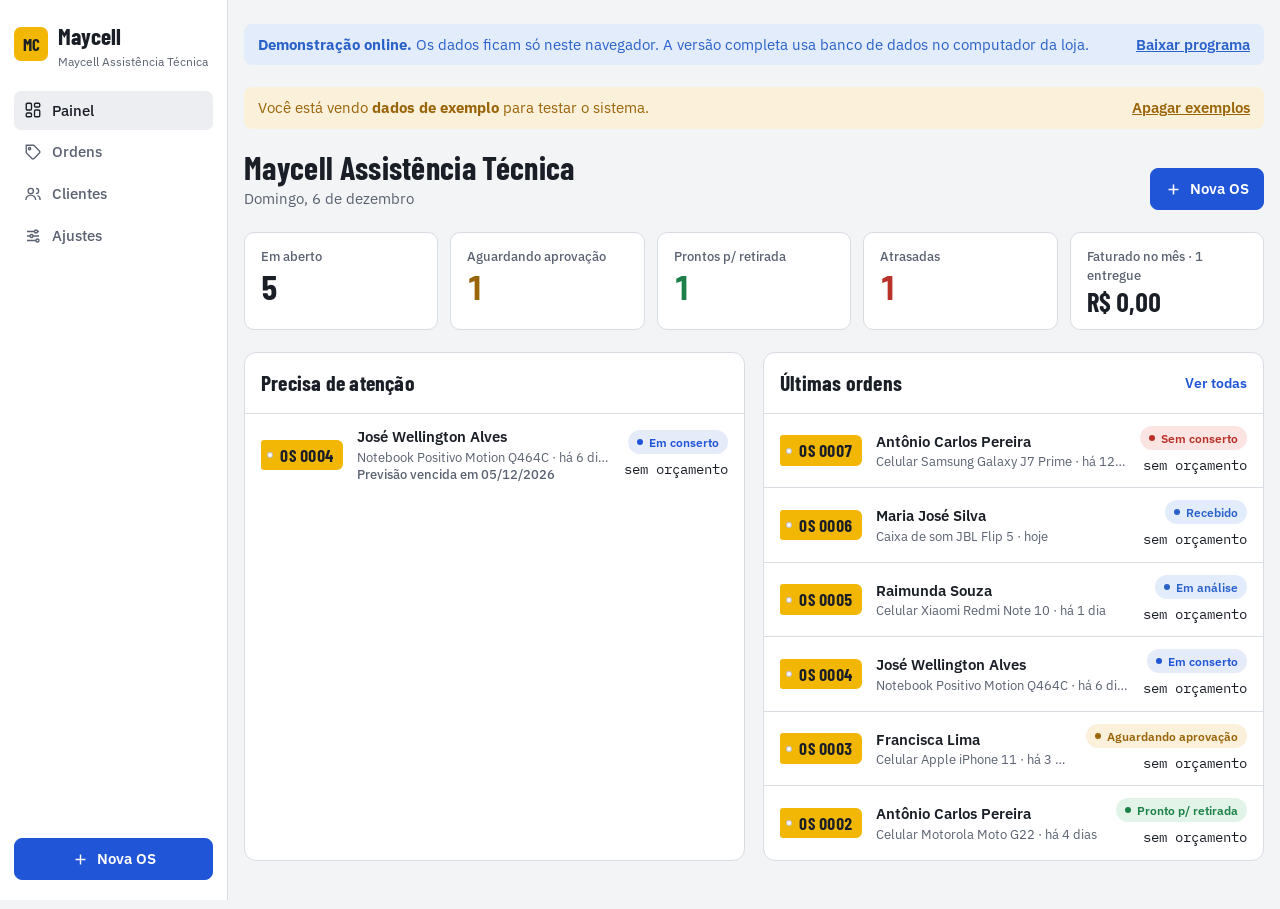
==== projetos/maycell/index.html @ db76bfaa "Adiciona Maycell: sistema de ordem de serviço (demo online + código Python/SQLite) Co-Authored-By: C" ====
<!doctype html>
<html lang="pt-BR">
<head>
<meta charset="utf-8">
<meta name="viewport" content="width=device-width, initial-scale=1, viewport-fit=cover">
<title>Maycell · Demonstração</title>
<meta name="description" content="Maycell: sistema de ordem de serviço para assistência técnica. Demonstração online.">
<link rel="icon" href="data:image/svg+xml,%3Csvg xmlns='http://www.w3.org/2000/svg' viewBox='0 0 32 32'%3E%3Crect width='32' height='32' rx='7' fill='%23F2B705'/%3E%3Ctext x='16' y='22' font-family='Arial' font-weight='700' font-size='14' text-anchor='middle' fill='%231A1E26'%3EMC%3C/text%3E%3C/svg%3E">
<style>body{margin:0}img{max-width:100%}[hidden]{display:none!important}:root{padding-top:env(safe-area-inset-top,0px)}</style>
<link rel="preconnect" href="https://fonts.googleapis.com">
<link rel="preconnect" href="https://fonts.gstatic.com" crossorigin>
<link rel="stylesheet" href="https://fonts.googleapis.com/css2?family=Barlow+Condensed:wght@500;600;700&family=IBM+Plex+Mono:wght@400;500&family=IBM+Plex+Sans:wght@400;500;600&display=swap">
<style>
/* Layout: barra lateral fixa (desktop) / barra inferior (celular); conteúdo em coluna única de trabalho. Etiqueta amarela de oficina marca o número da OS. */
:root{
  --bg:#F3F4F6; --surface:#FFFFFF; --surface-2:#ECEEF2; --ink:#1A1E26; --muted:#5A6271; --line:#D8DCE3;
  --tag:#F2B705; --tag-ink:#1A1E26; --accent:#1F55D6; --accent-ink:#FFFFFF;
  --ok:#1C8048; --ok-bg:#E2F3E8; --warn:#9A6408; --warn-bg:#FBF0D9; --bad:#B8322A; --bad-bg:#FBE4E2;
  --info:#2A62C9; --info-bg:#E3ECFB; --mute:#5A6271; --mute-bg:#E9EBEF; --acc-bg:#E6EBFA;
  --shadow:0 1px 2px rgba(20,24,32,.06),0 4px 14px rgba(20,24,32,.05);
  --f-display:"Barlow Condensed","Arial Narrow",Arial,sans-serif;
  --f-body:"IBM Plex Sans",system-ui,-apple-system,"Segoe UI",Roboto,sans-serif;
  --f-mono:"IBM Plex Mono",ui-monospace,Consolas,monospace;
}
@media (prefers-color-scheme: dark){:root:not([data-theme="light"]){
  --bg:#111419; --surface:#191D25; --surface-2:#222833; --ink:#E7EAF0; --muted:#9AA3B3; --line:#2D3442;
  --tag:#F2B705; --tag-ink:#1A1E26; --accent:#7AA2FF; --accent-ink:#0F1420;
  --ok:#55C487; --ok-bg:#16301F; --warn:#E3AE52; --warn-bg:#33270F; --bad:#F2716A; --bad-bg:#3A1A18;
  --info:#82A9FF; --info-bg:#1A2742; --mute:#9AA3B3; --mute-bg:#262C37; --acc-bg:#1E2846;
  --shadow:0 1px 2px rgba(0,0,0,.3); color-scheme:dark}}
:root[data-theme="dark"]{
  --bg:#111419; --surface:#191D25; --surface-2:#222833; --ink:#E7EAF0; --muted:#9AA3B3; --line:#2D3442;
  --tag:#F2B705; --tag-ink:#1A1E26; --accent:#7AA2FF; --accent-ink:#0F1420;
  --ok:#55C487; --ok-bg:#16301F; --warn:#E3AE52; --warn-bg:#33270F; --bad:#F2716A; --bad-bg:#3A1A18;
  --info:#82A9FF; --info-bg:#1A2742; --mute:#9AA3B3; --mute-bg:#262C37; --acc-bg:#1E2846;
  --shadow:0 1px 2px rgba(0,0,0,.3); color-scheme:dark}

html,body{height:100%}
body{background:var(--bg);color:var(--ink);font-family:var(--f-body);font-size:15px;line-height:1.45}
*{box-sizing:border-box}
h1,h2,h3{font-family:var(--f-display);font-weight:700;letter-spacing:.01em;margin:0;text-wrap:balance}
h1{font-size:2rem;line-height:1.05}
h2{font-size:1.35rem}
h3{font-size:1.1rem}
button,input,select,textarea{font:inherit;color:inherit}
:focus-visible{outline:2px solid var(--accent);outline-offset:2px}
a{color:var(--accent)}

.app{display:grid;grid-template-columns:228px minmax(0,1fr);min-height:100%}
.side{position:sticky;top:0;height:100vh;background:var(--surface);border-right:1px solid var(--line);
  padding:20px 14px;padding-left:max(14px,env(safe-area-inset-left,0px));display:flex;flex-direction:column;gap:22px}
.brand{display:flex;align-items:center;gap:10px}
.brand .mk{width:34px;height:34px;border-radius:7px;background:var(--tag);color:var(--tag-ink);display:grid;place-items:center;
  font-family:var(--f-display);font-weight:700;font-size:1.05rem}
.brand b{font-family:var(--f-display);font-size:1.45rem;font-weight:700}
.brand small{display:block;color:var(--muted);font-size:.78rem;line-height:1.2;max-width:150px;overflow:hidden;text-overflow:ellipsis;white-space:nowrap}
.nav{display:flex;flex-direction:column;gap:2px}
.nav a{display:flex;align-items:center;gap:10px;padding:9px 10px;border-radius:7px;text-decoration:none;color:var(--muted);font-weight:500}
.nav a:hover{background:var(--surface-2);color:var(--ink)}
.nav a.on{background:var(--surface-2);color:var(--ink)}
.nav svg{width:18px;height:18px;flex:none}
.side .new{margin-top:auto}

main{min-width:0;padding-block:24px 48px;padding-left:max(16px,env(safe-area-inset-left,0px));padding-right:max(16px,env(safe-area-inset-right,0px))}
.wrap{max-width:1040px;margin:0 auto;display:flex;flex-direction:column;gap:22px}
.head{display:flex;align-items:flex-end;justify-content:space-between;gap:12px;flex-wrap:wrap}
.head p{margin:4px 0 0;color:var(--muted)}

.btn{display:inline-flex;align-items:center;justify-content:center;gap:8px;border:1px solid var(--line);background:var(--surface);
  padding:9px 14px;border-radius:8px;font-weight:600;cursor:pointer;text-decoration:none;color:var(--ink);white-space:nowrap}
.btn:hover{background:var(--surface-2)}
.btn.pri{background:var(--accent);border-color:var(--accent);color:var(--accent-ink)}
.btn.pri:hover{filter:brightness(1.08)}
.btn.wa{background:#1F9D55;border-color:#1F9D55;color:#fff}
.btn.danger{color:var(--bad)}
.btn.danger.armed{background:var(--bad);border-color:var(--bad);color:#fff}
.btn.sm{padding:6px 10px;font-size:.88rem}
.btn svg{width:17px;height:17px}

.banner{background:var(--warn-bg);color:var(--warn);border-radius:8px;padding:10px 14px;display:flex;gap:10px;align-items:center;justify-content:space-between;flex-wrap:wrap;font-size:.92rem}
.banner a{color:inherit;font-weight:600}

.stats{display:grid;grid-template-columns:repeat(5,minmax(0,1fr));gap:12px}
.stat{background:var(--surface);border:1px solid var(--line);border-radius:10px;padding:14px 16px;text-decoration:none;color:inherit;display:flex;flex-direction:column;gap:4px}
.stat:hover{border-color:var(--muted)}
.stat span{color:var(--muted);font-size:.82rem;font-weight:500}
.stat b{font-family:var(--f-display);font-size:2.1rem;line-height:1;font-variant-numeric:tabular-nums}
.stat.warn b{color:var(--warn)} .stat.ok b{color:var(--ok)} .stat.bad b{color:var(--bad)}
.stat.money b{font-size:1.65rem}

.cols{display:grid;grid-template-columns:minmax(0,1fr) minmax(0,1fr);gap:18px}
.panel{background:var(--surface);border:1px solid var(--line);border-radius:12px;overflow:hidden}
.panel>header{display:flex;justify-content:space-between;align-items:center;padding:14px 16px;border-bottom:1px solid var(--line);gap:10px}
.panel>header a{font-size:.88rem;font-weight:600;text-decoration:none}
.empty{padding:26px 16px;color:var(--muted);text-align:center}

.list{display:flex;flex-direction:column}
.row{display:grid;grid-template-columns:auto minmax(0,1fr) auto;gap:14px;align-items:center;padding:12px 16px;border-top:1px solid var(--line);text-decoration:none;color:inherit}
.list .row:first-child{border-top:0}
.row:hover{background:var(--surface-2)}
.row .who{min-width:0}
.row .who b{display:block;font-weight:600;white-space:nowrap;overflow:hidden;text-overflow:ellipsis}
.row .who small{display:block;color:var(--muted);white-space:nowrap;overflow:hidden;text-overflow:ellipsis}
.row .end{display:flex;flex-direction:column;align-items:flex-end;gap:5px}
.row .val{font-family:var(--f-mono);font-size:.88rem;font-variant-numeric:tabular-nums}
.why{font-size:.8rem;color:var(--bad);font-weight:500}

.tag{position:relative;display:inline-flex;align-items:center;font-family:var(--f-display);font-weight:700;font-size:1.05rem;letter-spacing:.03em;
  background:var(--tag);color:var(--tag-ink);padding:3px 9px 3px 19px;border-radius:3px 6px 6px 3px;font-variant-numeric:tabular-nums;white-space:nowrap}
.tag::before{content:"";position:absolute;left:6px;top:50%;width:6px;height:6px;margin-top:-3px;border-radius:50%;background:var(--surface);box-shadow:inset 0 0 0 1px rgba(0,0,0,.25)}
.tag.big{font-size:1.6rem;padding:5px 14px 5px 28px}
.tag.big::before{left:9px;width:9px;height:9px;margin-top:-4.5px}

.chip{display:inline-flex;align-items:center;gap:6px;font-size:.78rem;font-weight:600;padding:3px 9px;border-radius:999px;white-space:nowrap}
.chip::before{content:"";width:6px;height:6px;border-radius:50%;background:currentColor}
.c-info{color:var(--info);background:var(--info-bg)} .c-warn{color:var(--warn);background:var(--warn-bg)}
.c-ok{color:var(--ok);background:var(--ok-bg)} .c-bad{color:var(--bad);background:var(--bad-bg)}
.c-mute{color:var(--mute);background:var(--mute-bg)} .c-acc{color:var(--accent);background:var(--acc-bg)}

.toolbar{display:flex;gap:10px;flex-wrap:wrap;align-items:center}
.search{flex:1 1 240px;display:flex;align-items:center;gap:8px;background:var(--surface);border:1px solid var(--line);border-radius:8px;padding:0 12px}
.search input{border:0;background:none;padding:10px 0;width:100%;min-width:0;outline:none}
.search svg{width:17px;height:17px;color:var(--muted);flex:none}
.filters{display:flex;gap:6px;flex-wrap:wrap}
.fbtn{border:1px solid var(--line);background:var(--surface);border-radius:999px;padding:6px 12px;font-size:.85rem;font-weight:500;cursor:pointer;color:var(--muted)}
.fbtn b{font-variant-numeric:tabular-nums;margin-left:4px;color:var(--ink)}
.fbtn.on{background:var(--ink);border-color:var(--ink);color:var(--bg)}
.fbtn.on b{color:var(--bg)}

/* editor */
.ed{display:grid;grid-template-columns:minmax(0,1.6fr) minmax(0,1fr);gap:18px;align-items:start}
.card{background:var(--surface);border:1px solid var(--line);border-radius:12px;padding:18px;display:flex;flex-direction:column;gap:14px}
.card h2{display:flex;align-items:center;justify-content:space-between;gap:10px}
.grid2{display:grid;grid-template-columns:repeat(2,minmax(0,1fr));gap:12px}
.grid3{display:grid;grid-template-columns:repeat(3,minmax(0,1fr));gap:12px}
.f{display:flex;flex-direction:column;gap:5px;min-width:0}
.f label{font-size:.78rem;font-weight:600;color:var(--muted);text-transform:uppercase;letter-spacing:.05em}
.f .hint{font-size:.78rem;color:var(--muted)}
.f input,.f select,.f textarea{background:var(--bg);border:1px solid var(--line);border-radius:7px;padding:9px 11px;width:100%;min-width:0}
.f textarea{resize:vertical;min-height:70px}
.f input.mono{font-family:var(--f-mono)}
.f.span2{grid-column:span 2}
.f.span3{grid-column:span 3}
.err{border-color:var(--bad)!important}

.steps{display:flex;gap:4px;flex-wrap:wrap}
.step{flex:1 1 0;min-width:70px;text-align:center;font-size:.72rem;font-weight:600;color:var(--muted);padding:8px 4px 0;border-top:3px solid var(--line);cursor:pointer;background:none;border-left:0;border-right:0;border-bottom:0}
.step.done{border-top-color:var(--ok);color:var(--ink)}
.step.cur{border-top-color:var(--accent);color:var(--accent)}

.itens{width:100%;border-collapse:collapse;font-size:.92rem}
.itens th{text-align:left;font-size:.72rem;text-transform:uppercase;letter-spacing:.05em;color:var(--muted);font-weight:600;padding:0 6px 6px}
.itens td{padding:4px 6px;vertical-align:middle}
.itens input,.itens select{background:var(--bg);border:1px solid var(--line);border-radius:6px;padding:7px 8px;width:100%;min-width:0}
.itens .n{text-align:right;font-family:var(--f-mono);font-variant-numeric:tabular-nums}
.itens .x{background:none;border:0;color:var(--muted);cursor:pointer;font-size:1.2rem;padding:4px 8px}
.tblwrap{overflow-x:auto;margin:0 -6px}
.totais{display:flex;flex-direction:column;gap:6px;align-self:flex-end;min-width:240px;max-width:100%}
.totais div{display:flex;justify-content:space-between;gap:16px;font-variant-numeric:tabular-nums}
.totais .tt{font-family:var(--f-display);font-size:1.6rem;font-weight:700;border-top:1px solid var(--line);padding-top:6px}
.totais input{width:110px;text-align:right;background:var(--bg);border:1px solid var(--line);border-radius:6px;padding:5px 8px;font-family:var(--f-mono)}

.fotos{display:flex;gap:8px;flex-wrap:wrap}
.foto{position:relative;width:84px;height:84px;border-radius:8px;overflow:hidden;border:1px solid var(--line)}
.foto img{width:100%;height:100%;object-fit:cover}
.foto button{position:absolute;top:3px;right:3px;width:22px;height:22px;border-radius:50%;border:0;background:rgba(0,0,0,.65);color:#fff;cursor:pointer;line-height:1}
.addfoto{width:84px;height:84px;border:1.5px dashed var(--line);border-radius:8px;display:grid;place-items:center;color:var(--muted);cursor:pointer;font-size:.78rem;text-align:center}
.addfoto input{display:none}

.hist{display:flex;flex-direction:column;gap:8px;font-size:.88rem;margin:0;padding:0;list-style:none}
.hist li{display:flex;justify-content:space-between;gap:10px}
.hist time{color:var(--muted);font-family:var(--f-mono);font-size:.8rem}
.actions{display:flex;gap:8px;flex-wrap:wrap}
.sticky-save{position:sticky;bottom:0;background:var(--bg);padding-block:12px;display:flex;gap:8px;justify-content:flex-end;flex-wrap:wrap;border-top:1px solid var(--line);z-index:2}

/* clientes */
.cl{display:grid;grid-template-columns:minmax(0,1fr) auto;gap:10px;align-items:center;padding:12px 16px;border-top:1px solid var(--line)}
.list .cl:first-child{border-top:0}
.cl b{display:block}
.cl small{color:var(--muted)}

/* comprovante */
.overlay{position:fixed;inset:0;background:rgba(10,12,16,.55);z-index:20;display:flex;justify-content:center;align-items:flex-start;overflow-y:auto;
  padding:max(20px,env(safe-area-inset-top,0px)) max(12px,env(safe-area-inset-right,0px)) max(20px,env(safe-area-inset-bottom,0px)) max(12px,env(safe-area-inset-left,0px))}
.sheet{background:#fff;color:#111;width:100%;max-width:640px;border-radius:6px;padding:28px;font-size:13px;line-height:1.45;box-shadow:0 12px 40px rgba(0,0,0,.3)}
.sheet h3{font-size:1.5rem}
.sheet .top{display:flex;justify-content:space-between;gap:16px;border-bottom:2px solid #111;padding-bottom:10px;flex-wrap:wrap}
.sheet .osn{font-family:var(--f-display);font-size:1.7rem;font-weight:700;text-align:right}
.sheet section{padding:10px 0;border-bottom:1px solid #ccc}
.sheet .kv{display:grid;grid-template-columns:repeat(2,minmax(0,1fr));gap:4px 16px}
.sheet .kv span{color:#555}
.sheet table{width:100%;border-collapse:collapse}
.sheet td,.sheet th{padding:4px 0;text-align:left}
.sheet .r{text-align:right;font-family:var(--f-mono)}
.sheet .sign{display:grid;grid-template-columns:1fr 1fr;gap:28px;margin-top:36px}
.sheet .sign div{border-top:1px solid #111;padding-top:4px;text-align:center;color:#444}
.sheet-actions{display:flex;gap:8px;justify-content:flex-end;margin-bottom:10px;flex-wrap:wrap;width:100%;max-width:640px}
.ov-inner{display:flex;flex-direction:column;align-items:center;width:100%}

.toast{position:fixed;left:50%;bottom:calc(84px + env(safe-area-inset-bottom,0px));transform:translateX(-50%);background:var(--ink);color:var(--bg);padding:10px 16px;border-radius:8px;font-weight:500;z-index:30;max-width:calc(100% - 32px)}
@media (min-width:861px){.toast{bottom:24px}}

.bottom{display:none}
@media (max-width:980px){.stats{grid-template-columns:repeat(3,minmax(0,1fr))}.ed{grid-template-columns:minmax(0,1fr)}}
@media (max-width:860px){
  .app{grid-template-columns:minmax(0,1fr)}
  .side{display:none}
  main{padding-bottom:calc(96px + env(safe-area-inset-bottom,0px));padding-top:18px}
  .bottom{display:grid;grid-template-columns:repeat(5,1fr);position:fixed;left:0;right:0;bottom:0;z-index:10;background:var(--surface);border-top:1px solid var(--line);
    padding:6px max(6px,env(safe-area-inset-right,0px)) calc(6px + env(safe-area-inset-bottom,0px)) max(6px,env(safe-area-inset-left,0px))}
  .bottom a{display:flex;flex-direction:column;align-items:center;gap:2px;text-decoration:none;color:var(--muted);font-size:.7rem;font-weight:600;padding:6px 0;border-radius:8px}
  .bottom a.on{color:var(--ink)}
  .bottom a.plus span:first-child{background:var(--accent);color:var(--accent-ink);border-radius:10px;width:40px;height:30px;display:grid;place-items:center}
  .bottom svg{width:20px;height:20px}
  .cols{grid-template-columns:minmax(0,1fr)}
  .sticky-save{bottom:calc(64px + env(safe-area-inset-bottom,0px))}
}
@media (max-width:560px){
  h1{font-size:1.7rem}
  .stats{grid-template-columns:repeat(2,minmax(0,1fr))}
  .stat.money{grid-column:span 2}
  .grid2,.grid3{grid-template-columns:minmax(0,1fr)}
  .f.span2,.f.span3{grid-column:auto}
  .row{grid-template-columns:auto minmax(0,1fr);row-gap:6px}
  .row .end{grid-column:2;flex-direction:row;align-items:center;justify-content:space-between}
  .sheet{padding:18px}
  .sheet .kv{grid-template-columns:1fr}
}
@media (prefers-reduced-motion:reduce){*{transition:none!important;animation:none!important}}
</style>

<div class="app">
  <aside class="side">
    <div class="brand"><div class="mk">MC</div><div><b>Maycell</b><small id="side-loja"></small></div></div>
    <nav class="nav" id="nav"></nav>
    <a class="btn pri new" href="#nova"><svg viewBox="0 0 24 24" fill="none" stroke="currentColor" stroke-width="2"><path d="M12 5v14M5 12h14"/></svg>Nova OS</a>
  </aside>
  <main><div class="wrap" id="view"></div></main>
</div>
<nav class="bottom" id="bottom"></nav>
<div id="ov"></div>
<div class="toast" id="toast" hidden></div>

<script>
/* ===== Ícones ===== */
const I={
 painel:'<svg viewBox="0 0 24 24" fill="none" stroke="currentColor" stroke-width="1.8"><rect x="3" y="3" width="7" height="9" rx="1.5"/><rect x="14" y="3" width="7" height="5" rx="1.5"/><rect x="14" y="12" width="7" height="9" rx="1.5"/><rect x="3" y="16" width="7" height="5" rx="1.5"/></svg>',
 ordens:'<svg viewBox="0 0 24 24" fill="none" stroke="currentColor" stroke-width="1.8"><path d="M20.6 13.4 13.4 20.6a2 2 0 0 1-2.8 0L3 13V3h10l7.6 7.6a2 2 0 0 1 0 2.8Z"/><circle cx="7.5" cy="7.5" r="1.5"/></svg>',
 clientes:'<svg viewBox="0 0 24 24" fill="none" stroke="currentColor" stroke-width="1.8"><circle cx="9" cy="8" r="3.5"/><path d="M2.5 20a6.5 6.5 0 0 1 13 0"/><path d="M16 4.5a3.5 3.5 0 0 1 0 7M18 14a6 6 0 0 1 3.5 6"/></svg>',
 ajustes:'<svg viewBox="0 0 24 24" fill="none" stroke="currentColor" stroke-width="1.8"><path d="M4 6h10M18 6h2M4 12h4M12 12h8M4 18h12M20 18h0"/><circle cx="16" cy="6" r="2"/><circle cx="10" cy="12" r="2"/><circle cx="18" cy="18" r="2"/></svg>',
 plus:'<svg viewBox="0 0 24 24" fill="none" stroke="currentColor" stroke-width="2.2"><path d="M12 5v14M5 12h14"/></svg>',
 busca:'<svg viewBox="0 0 24 24" fill="none" stroke="currentColor" stroke-width="2"><circle cx="11" cy="11" r="7"/><path d="m20 20-3.5-3.5"/></svg>',
 wa:'<svg viewBox="0 0 24 24" fill="currentColor"><path d="M12 2a10 10 0 0 0-8.6 15.1L2 22l5-1.3A10 10 0 1 0 12 2Zm5.2 14.1c-.2.6-1.3 1.2-1.8 1.2-.5.1-1 .2-3.3-.7-2.8-1.1-4.5-4-4.7-4.2-.1-.2-1.1-1.5-1.1-2.8s.7-2 1-2.3c.2-.3.5-.3.7-.3h.5c.2 0 .4 0 .6.5l.8 2c.1.2.1.4 0 .5l-.4.6-.4.4c-.1.1-.2.3-.1.5.2.3.7 1.2 1.5 1.9 1 .9 1.9 1.2 2.2 1.3.2.1.4.1.5-.1l.7-.9c.2-.2.4-.2.6-.1l1.9.9c.3.1.4.2.5.3.1.2.1.7-.1 1.3Z"/></svg>',
 doc:'<svg viewBox="0 0 24 24" fill="none" stroke="currentColor" stroke-width="1.8"><path d="M14 3H6a2 2 0 0 0-2 2v14a2 2 0 0 0 2 2h12a2 2 0 0 0 2-2V9z"/><path d="M14 3v6h6M8 13h8M8 17h5"/></svg>'
};

/* ===== Status ===== */
const ST={
 recebido:{n:'Recebido',c:'info'}, analise:{n:'Em análise',c:'info'}, aguardando:{n:'Aguardando aprovação',c:'warn'},
 conserto:{n:'Em conserto',c:'acc'}, pronto:{n:'Pronto p/ retirada',c:'ok'}, entregue:{n:'Entregue',c:'mute'}, sem:{n:'Sem conserto',c:'bad'}
};
const FLUXO=['recebido','analise','aguardando','conserto','pronto','entregue'];
const aberta=s=>!['entregue','sem'].includes(s);

/* ===== Utilidades ===== */
const $=s=>document.querySelector(s);
const esc=s=>String(s??'').replace(/[&<>"']/g,c=>({'&':'&amp;','<':'&lt;','>':'&gt;','"':'&quot;',"'":'&#39;'}[c]));
const brl=v=>(+v||0).toLocaleString('pt-BR',{style:'currency',currency:'BRL'});
const num=n=>'OS '+String(n).padStart(4,'0');
const dia=86400000;
const iso=d=>new Date(d).toISOString();
const hojeStr=()=>{const d=new Date();return d.getFullYear()+'-'+String(d.getMonth()+1).padStart(2,'0')+'-'+String(d.getDate()).padStart(2,'0')};
const ymd=ms=>{const d=new Date(ms);return d.getFullYear()+'-'+String(d.getMonth()+1).padStart(2,'0')+'-'+String(d.getDate()).padStart(2,'0')};
const fData=s=>{if(!s)return'—';const d=s.length===10?new Date(s+'T12:00:00'):new Date(s);return d.toLocaleDateString('pt-BR')};
const fHora=s=>{const d=new Date(s);return d.toLocaleDateString('pt-BR',{day:'2-digit',month:'2-digit'})+' '+d.toLocaleTimeString('pt-BR',{hour:'2-digit',minute:'2-digit'})};
const dias=s=>Math.floor((Date.now()-new Date(s).getTime())/dia);
const haDias=s=>{const n=dias(s);return n<=0?'hoje':n===1?'há 1 dia':'há '+n+' dias'};
const digitos=s=>String(s||'').replace(/\D/g,'');
const uid=()=>Math.random().toString(36).slice(2,10);
const chip=s=>`<span class="chip c-${ST[s].c}">${ST[s].n}</span>`;
const aparelho=o=>[o.tipo,o.marca,o.modelo].filter(Boolean).join(' ')||'Aparelho';
const total=o=>Math.max(0,(o.itens||[]).reduce((a,i)=>a+(+i.qtd||0)*(+i.valor||0),0)-(+o.desconto||0));
const atrasada=o=>aberta(o.status)&&o.status!=='pronto'&&o.previsao&&o.previsao<hojeStr();
function motivo(o){
  if(atrasada(o))return'Previsão vencida em '+fData(o.previsao);
  const ult=(o.historico||[]).slice(-1)[0];const desde=ult?ult.em:o.criadoEm;
  if(o.status==='aguardando'&&dias(desde)>=2)return'Sem resposta do cliente '+haDias(desde);
  if(o.status==='pronto'&&dias(desde)>=7)return'Pronto e não retirado '+haDias(desde);
  return'';
}

/* ===== Armazenamento ===== */
const KEY='maycell:v1';
function ler(){try{const v=localStorage.getItem(KEY);return v?JSON.parse(v):null}catch(e){return null}}
function save(){try{localStorage.setItem(KEY,JSON.stringify(db))}catch(e){toast('Não deu para salvar neste navegador. Faça um backup em Ajustes.')}}

function seed(){
  const now=Date.now();const t=n=>iso(now-n*dia);
  const c=[
   {id:'c1',nome:'Maria José Silva',tel:'(88) 99812-3344',doc:'',end:'Rua São José, 120',ex:1},
   {id:'c2',nome:'Antônio Carlos Pereira',tel:'(88) 99654-1020',doc:'',end:'',ex:1},
   {id:'c3',nome:'Francisca Lima',tel:'(88) 99701-5588',doc:'',end:'',ex:1},
   {id:'c4',nome:'José Wellington Alves',tel:'(88) 99933-2177',doc:'',end:'Sítio Boa Vista',ex:1},
   {id:'c5',nome:'Raimunda Souza',tel:'(88) 99210-4466',doc:'',end:'',ex:1}
  ];
  const mk=(n,cl,tipo,marca,modelo,defeito,status,criado,itens,extra={})=>{
    const h=[{s:'recebido',em:t(criado)}];
    const idx=FLUXO.indexOf(status);
    if(status==='sem'){h.push({s:'analise',em:t(criado-1)},{s:'sem',em:t(Math.max(0,criado-3))})}
    else for(let i=1;i<=idx;i++)h.push({s:FLUXO[i],em:t(Math.max(0,criado-i*(criado/(idx+1))))});
    return Object.assign({id:'o'+n,num:n,clienteId:cl,tipo,marca,modelo,serie:'',defeito,estado:'',acessorios:'',senha:'',status,itens,desconto:0,
      pagamento:'',criadoEm:t(criado),previsao:'',entregueEm:status==='entregue'?h[h.length-1].em:'',historico:h,obs:'',fotos:[],ex:1},extra);
  };
  return {proximo:8,exemplo:true,
   cfg:{loja:'Maycell Assistência Técnica',tel:'',end:'',doc:'',garantia:90,
     termo:'Garantia de {dias} dias sobre o serviço executado e as peças trocadas, a partir da data de entrega. A garantia não cobre quedas, contato com líquidos, tela quebrada após a entrega ou lacre violado. Aparelhos não retirados em até 90 dias após o aviso de conclusão poderão ter destinação conforme a lei.'},
   clientes:c,
   os:[
    mk(1,'c1','Celular','Samsung','Galaxy A32','Tela quebrada após queda, touch funcionando parcialmente','entregue',9,
      [{d:'Tela A32 com aro',t:'peca',q:1,v:320},{d:'Mão de obra – troca de tela',t:'servico',q:1,v:60}],{pagamento:'Pix',estado:'Tampa traseira com riscos',acessorios:'Capinha'}),
    mk(2,'c2','Celular','Motorola','Moto G22','Não carrega, só funciona com o cabo em certa posição','pronto',4,
      [{d:'Conector de carga',t:'peca',q:1,v:45},{d:'Mão de obra',t:'servico',q:1,v:40}]),
    mk(3,'c3','Celular','Apple','iPhone 11','Bateria descarregando muito rápido, desliga com 30%','aguardando',3,
      [{d:'Bateria iPhone 11',t:'peca',q:1,v:280},{d:'Mão de obra',t:'servico',q:1,v:70}],{acessorios:'Chip Claro'}),
    mk(4,'c4','Notebook','Positivo','Motion Q464C','Muito lento, demora 10 min para ligar','conserto',6,
      [{d:'SSD 240 GB',t:'peca',q:1,v:190},{d:'Formatação + instalação do Windows',t:'servico',q:1,v:80}],{previsao:ymd(now-dia),acessorios:'Carregador'}),
    mk(5,'c5','Celular','Xiaomi','Redmi Note 10','Caiu na água, não liga','analise',1,[],{estado:'Sinais de oxidação na gaveta do chip'}),
    mk(6,'c1','Caixa de som','JBL','Flip 5','Não liga, mesmo carregada','recebido',0,[]),
    mk(7,'c2','Celular','Samsung','Galaxy J7 Prime','Não liga, curto na placa','sem',12,[{d:'Taxa de diagnóstico',t:'servico',q:1,v:30}])
   ]};
}
let db=ler()||seed();
if(!ler())save();

/* ===== Navegação ===== */
const NAV=[['painel','Painel'],['ordens','Ordens'],['clientes','Clientes'],['ajustes','Ajustes']];
let filtro='abertas',busca='',buscaCl='',prefill=null,cur=null,curOrig=null;

function shell(r){
  const base=r.startsWith('os-')||r==='nova'?'ordens':r;
  $('#nav').innerHTML=NAV.map(([k,n])=>`<a href="#${k}" class="${base===k?'on':''}">${I[k]}${n}</a>`).join('');
  const b=NAV.map(([k,n])=>`<a href="#${k}" class="${base===k&&r!=='nova'?'on':''}"><span>${I[k]}</span><span>${n}</span></a>`);
  b.splice(2,0,`<a href="#nova" class="plus ${r==='nova'?'on':''}"><span>${I.plus}</span><span>Nova OS</span></a>`);
  $('#bottom').innerHTML=b.join('');
  $('#side-loja').textContent=db.cfg.loja;
}
function route(){
  const r=(location.hash||'#painel').slice(1);
  shell(r);
  if(r==='ordens')vOrdens();
  else if(r==='nova')vEditor(null);
  else if(r.startsWith('os-'))vEditor(r.slice(3));
  else if(r==='clientes')vClientes();
  else if(r==='ajustes')vAjustes();
  else vPainel();
  window.scrollTo(0,0);
}
window.addEventListener('hashchange',route);

const cliente=id=>db.clientes.find(c=>c.id===id)||{nome:'Cliente removido',tel:''};
const banner=()=>`<div class="banner" style="background:var(--info-bg);color:var(--info)"><span><b>Demonstração online.</b> Os dados ficam só neste navegador. A versão completa usa banco de dados no computador da loja.</span><a href="maycell.zip">Baixar programa</a></div>`+(db.exemplo?`<div class="banner"><span>Você está vendo <b>dados de exemplo</b> para testar o sistema.</span><a href="#ajustes">Apagar exemplos</a></div>`:'');

function linha(o,porque){
  const c=cliente(o.clienteId);
  return `<a class="row" href="#os-${o.id}">
    <span class="tag">${num(o.num)}</span>
    <span class="who"><b>${esc(c.nome)}</b><small>${esc(aparelho(o))} · ${haDias(o.criadoEm)}</small>${porque?`<small class="why">${esc(porque)}</small>`:''}</span>
    <span class="end">${chip(o.status)}<span class="val">${total(o)?brl(total(o)):'sem orçamento'}</span></span></a>`;
}

/* ===== Painel ===== */
function vPainel(){
  const os=db.os;const ab=os.filter(o=>aberta(o.status));
  const m=new Date();const mes=os.filter(o=>o.status==='entregue'&&o.entregueEm&&new Date(o.entregueEm).getMonth()===m.getMonth()&&new Date(o.entregueEm).getFullYear()===m.getFullYear());
  const fat=mes.reduce((a,o)=>a+total(o),0);
  const att=ab.map(o=>[o,motivo(o)]).filter(x=>x[1]);
  const ult=[...os].sort((a,b)=>b.num-a.num).slice(0,6);
  const hoje=new Date().toLocaleDateString('pt-BR',{weekday:'long',day:'numeric',month:'long'});
  $('#view').innerHTML=`${banner()}
  <div class="head"><div><h1>${esc(db.cfg.loja)}</h1><p>${hoje.charAt(0).toUpperCase()+hoje.slice(1)}</p></div>
    <a class="btn pri" href="#nova">${I.plus}Nova OS</a></div>
  <div class="stats">
    <a class="stat" href="#ordens" data-f="abertas"><span>Em aberto</span><b>${ab.length}</b></a>
    <a class="stat warn" href="#ordens" data-f="aguardando"><span>Aguardando aprovação</span><b>${os.filter(o=>o.status==='aguardando').length}</b></a>
    <a class="stat ok" href="#ordens" data-f="pronto"><span>Prontos p/ retirada</span><b>${os.filter(o=>o.status==='pronto').length}</b></a>
    <a class="stat bad" href="#ordens" data-f="atrasadas"><span>Atrasadas</span><b>${os.filter(atrasada).length}</b></a>
    <div class="stat money"><span>Faturado no mês · ${mes.length} entregue${mes.length===1?'':'s'}</span><b>${brl(fat)}</b></div>
  </div>
  <div class="cols">
    <section class="panel"><header><h2>Precisa de atenção</h2></header>
      <div class="list">${att.length?att.map(([o,w])=>linha(o,w)).join(''):'<div class="empty">Nada parado. Tudo em dia.</div>'}</div></section>
    <section class="panel"><header><h2>Últimas ordens</h2><a href="#ordens">Ver todas</a></header>
      <div class="list">${ult.length?ult.map(o=>linha(o)).join(''):'<div class="empty">Nenhuma OS ainda. Toque em “Nova OS” para abrir a primeira.</div>'}</div></section>
  </div>`;
  document.querySelectorAll('[data-f]').forEach(a=>a.addEventListener('click',()=>{filtro=a.dataset.f;busca=''}));
}

/* ===== Ordens ===== */
function vOrdens(){
  const F=[['abertas','Em aberto',o=>aberta(o.status)],['atrasadas','Atrasadas',atrasada],
    ...Object.keys(ST).map(k=>[k,ST[k].n,o=>o.status===k]),['todas','Todas',()=>true]];
  $('#view').innerHTML=`<div class="head"><div><h1>Ordens de serviço</h1><p>${db.os.length} no total</p></div><a class="btn pri" href="#nova">${I.plus}Nova OS</a></div>
   <div class="toolbar"><label class="search">${I.busca}<input id="q" placeholder="Buscar por nome, telefone, aparelho ou nº da OS" value="${esc(busca)}"></label></div>
   <div class="filters" id="fl">${F.map(([k,n,fn])=>`<button class="fbtn ${filtro===k?'on':''}" data-k="${k}">${n}<b>${db.os.filter(fn).length}</b></button>`).join('')}</div>
   <section class="panel"><div class="list" id="ls"></div></section>`;
  const desenha=()=>{
    const fn=(F.find(f=>f[0]===filtro)||F[0])[2];const q=busca.toLowerCase().trim();const qd=digitos(q);
    const r=db.os.filter(fn).filter(o=>{if(!q)return true;const c=cliente(o.clienteId);
      return (c.nome+' '+aparelho(o)+' '+o.defeito+' '+o.serie).toLowerCase().includes(q)||(qd&&(digitos(c.tel).includes(qd)||String(o.num)===String(+qd)))})
      .sort((a,b)=>b.num-a.num);
    $('#ls').innerHTML=r.length?r.map(o=>linha(o,motivo(o))).join(''):'<div class="empty">Nenhuma OS encontrada com esse filtro.</div>';
  };
  desenha();
  $('#q').addEventListener('input',e=>{busca=e.target.value;desenha()});
  $('#fl').addEventListener('click',e=>{const b=e.target.closest('.fbtn');if(!b)return;filtro=b.dataset.k;
    document.querySelectorAll('.fbtn').forEach(x=>x.classList.toggle('on',x===b));desenha()});
}

/* ===== Editor de OS ===== */
function vEditor(id){
  const existe=id&&db.os.find(o=>o.id===id);
  if(id&&!existe){$('#view').innerHTML='<div class="empty">Essa OS não existe mais. <a href="#ordens">Voltar às ordens</a></div>';return}
  if(existe){cur=JSON.parse(JSON.stringify(existe))}
  else{cur={id:'',num:db.proximo,clienteId:'',tipo:'Celular',marca:'',modelo:'',serie:'',defeito:'',estado:'',acessorios:'',senha:'',status:'recebido',
    itens:[],desconto:0,pagamento:'',criadoEm:'',previsao:'',entregueEm:'',historico:[],obs:'',fotos:[]}}
  curOrig=existe?existe.status:null;
  const c=existe?cliente(cur.clienteId):(prefill||{nome:'',tel:'',end:''});prefill=null;
  const tipos=['Celular','Tablet','Notebook','Computador','Videogame','TV','Caixa de som','Smartwatch','Moto','Eletrodoméstico','Outro'];
  $('#view').innerHTML=`
  <div class="head"><div style="display:flex;gap:14px;align-items:center;flex-wrap:wrap"><span class="tag big">${num(cur.num)}</span>
    <div><h1>${existe?esc(aparelho(cur)):'Nova ordem de serviço'}</h1><p>${existe?'Aberta em '+fHora(cur.criadoEm):'Preencha o que o cliente informou no balcão'}</p></div></div>
    <a class="btn" href="#ordens">Voltar</a></div>
  <form id="fm" class="ed" novalidate>
   <div style="display:flex;flex-direction:column;gap:18px;min-width:0">
    <section class="card"><h2>Cliente</h2>
      <div class="grid2">
        <div class="f"><label for="f-nome">Nome *</label><input id="f-nome" list="dl-cl" autocomplete="off" value="${esc(c.nome)}"></div>
        <div class="f"><label for="f-tel">WhatsApp</label><input id="f-tel" inputmode="tel" placeholder="(88) 99999-9999" value="${esc(c.tel)}"></div>
        <div class="f span2"><label for="f-end">Endereço</label><input id="f-end" value="${esc(c.end||'')}"></div>
      </div>
      <datalist id="dl-cl">${db.clientes.map(x=>`<option value="${esc(x.nome)}">${esc(x.tel)}</option>`).join('')}</datalist>
    </section>
    <section class="card"><h2>Aparelho</h2>
      <div class="grid3">
        <div class="f"><label for="f-tipo">Tipo</label><select id="f-tipo">${tipos.map(t=>`<option ${t===cur.tipo?'selected':''}>${t}</option>`).join('')}</select></div>
        <div class="f"><label for="f-marca">Marca</label><input id="f-marca" value="${esc(cur.marca)}" placeholder="Samsung"></div>
        <div class="f"><label for="f-modelo">Modelo *</label><input id="f-modelo" value="${esc(cur.modelo)}" placeholder="Galaxy A32"></div>
        <div class="f span2"><label for="f-serie">IMEI / nº de série</label><input id="f-serie" class="mono" value="${esc(cur.serie)}"><span class="hint">No celular, digite *#06# para ver o IMEI.</span></div>
        <div class="f"><label for="f-senha">Senha / padrão</label><input id="f-senha" class="mono" value="${esc(cur.senha)}" placeholder="opcional"></div>
        <div class="f span3"><label for="f-defeito">Defeito relatado *</label><textarea id="f-defeito" placeholder="O que o cliente disse que está acontecendo">${esc(cur.defeito)}</textarea></div>
        <div class="f span2"><label for="f-estado">Estado na entrada</label><input id="f-estado" value="${esc(cur.estado)}" placeholder="Riscos, trincas, amassados…"></div>
        <div class="f"><label for="f-acess">Acessórios deixados</label><input id="f-acess" value="${esc(cur.acessorios)}" placeholder="Capinha, chip, carregador"></div>
      </div>
      <div class="f"><label>Fotos do aparelho</label><div class="fotos" id="fotos"></div></div>
    </section>
    <section class="card"><h2>Orçamento <button type="button" class="btn sm" id="add-item">${I.plus}Adicionar item</button></h2>
      <div class="tblwrap"><table class="itens"><thead><tr><th style="width:46%">Descrição</th><th>Tipo</th><th style="width:60px">Qtd</th><th style="width:110px">Valor un.</th><th class="n">Subtotal</th><th></th></tr></thead><tbody id="it"></tbody></table></div>
      <div class="totais">
        <div><span>Peças</span><span id="t-p"></span></div><div><span>Serviços</span><span id="t-s"></span></div>
        <div><label for="f-desc">Desconto</label><input id="f-desc" inputmode="decimal" value="${cur.desconto||''}" placeholder="0,00"></div>
        <div class="tt"><span>Total</span><span id="t-t"></span></div>
      </div>
    </section>
   </div>
   <div style="display:flex;flex-direction:column;gap:18px;min-width:0">
    <section class="card"><h2>Status</h2>
      <div class="steps" id="steps"></div>
      <div class="f"><label for="f-status">Situação atual</label><select id="f-status">${Object.keys(ST).map(k=>`<option value="${k}" ${k===cur.status?'selected':''}>${ST[k].n}</option>`).join('')}</select></div>
      <div class="grid2">
        <div class="f"><label for="f-prev">Previsão de entrega</label><input id="f-prev" type="date" value="${esc(cur.previsao)}"></div>
        <div class="f"><label for="f-pag">Pagamento</label><select id="f-pag">${['','Dinheiro','Pix','Débito','Crédito à vista','Crédito parcelado'].map(p=>`<option ${p===cur.pagamento?'selected':''} value="${p}">${p||'—'}</option>`).join('')}</select></div>
      </div>
      <div class="f"><label for="f-obs">Anotações internas</label><textarea id="f-obs" placeholder="Visível só para a loja">${esc(cur.obs)}</textarea></div>
    </section>
    ${existe?`<section class="card"><h2>Avisar o cliente</h2>
      <div class="f"><label for="f-msg">Mensagem (pode editar)</label><textarea id="f-msg" style="min-height:150px"></textarea></div>
      <div class="actions"><a class="btn wa" id="wa" target="_blank" rel="noopener">${I.wa}Abrir no WhatsApp</a><button type="button" class="btn" id="cp-msg">Copiar</button><button type="button" class="btn sm" id="re-msg">Refazer texto</button></div>
      <span class="hint" style="font-size:.8rem;color:var(--muted)" id="wa-hint"></span>
    </section>
    <section class="card"><h2>Histórico</h2><ul class="hist">${cur.historico.map(h=>`<li><span>${ST[h.s]?ST[h.s].n:h.s}</span><time>${fHora(h.em)}</time></li>`).join('')}</ul></section>`:''}
   </div>
  </form>
  <div class="sticky-save">
    ${existe?`<button class="btn danger" id="del">Excluir</button><button class="btn" id="comp">${I.doc}Comprovante</button>`:''}
    <button class="btn pri" id="salvar">${existe?'Salvar alterações':'Abrir OS'}</button>
  </div>`;

  const nome=$('#f-nome');
  nome.addEventListener('change',()=>{const m=db.clientes.find(x=>x.nome.toLowerCase()===nome.value.trim().toLowerCase());
    if(m){$('#f-tel').value=m.tel;$('#f-end').value=m.end||''}});
  desenhaItens();desenhaFotos();desenhaSteps();
  $('#add-item').onclick=()=>{cur.itens.push({d:'',t:'servico',q:1,v:0});desenhaItens();const ins=document.querySelectorAll('#it input[data-k="d"]');ins[ins.length-1].focus()};
  $('#f-desc').oninput=e=>{cur.desconto=parseNum(e.target.value);totais()};
  $('#f-status').onchange=e=>{cur.status=e.target.value;desenhaSteps();if(existe)gerarMsg()};
  $('#salvar').onclick=salvar;
  $('#fm').addEventListener('submit',e=>{e.preventDefault();salvar()});
  if(existe){
    gerarMsg();
    $('#f-msg').oninput=atualizaWa;
    $('#re-msg').onclick=gerarMsg;
    $('#cp-msg').onclick=()=>copiar($('#f-msg').value);
    $('#comp').onclick=()=>comprovante(existe.id);
    const del=$('#del');let armado=0;
    del.onclick=()=>{if(!armado){armado=1;del.classList.add('armed');del.textContent='Confirmar exclusão';setTimeout(()=>{armado=0;del.classList.remove('armed');del.textContent='Excluir'},4000);return}
      db.os=db.os.filter(o=>o.id!==existe.id);save();toast(num(existe.num)+' excluída');location.hash='#ordens'};
  }
}
const parseNum=s=>{s=String(s).trim();if(s.includes(','))s=s.replace(/\./g,'').replace(',','.');return +s||0};
function desenhaSteps(){
  const i=FLUXO.indexOf(cur.status);
  $('#steps').innerHTML=FLUXO.map((k,j)=>`<button type="button" class="step ${cur.status==='sem'?'':j<i?'done':j===i?'cur':''}" data-s="${k}">${ST[k].n.replace(' p/ retirada','').replace(' aprovação','')}</button>`).join('');
  document.querySelectorAll('.step').forEach(b=>b.onclick=()=>{cur.status=b.dataset.s;$('#f-status').value=cur.status;desenhaSteps();if($('#f-msg'))gerarMsg()});
}
function desenhaItens(){
  $('#it').innerHTML=cur.itens.length?cur.itens.map((it,i)=>`<tr>
    <td><input data-i="${i}" data-k="d" id="it-d-${i}" value="${esc(it.d)}" placeholder="Ex.: Tela, conector, mão de obra"></td>
    <td><select data-i="${i}" data-k="t" id="it-t-${i}"><option value="peca" ${it.t==='peca'?'selected':''}>Peça</option><option value="servico" ${it.t==='servico'?'selected':''}>Serviço</option></select></td>
    <td><input data-i="${i}" data-k="q" id="it-q-${i}" inputmode="numeric" value="${it.q}"></td>
    <td><input data-i="${i}" data-k="v" id="it-v-${i}" inputmode="decimal" value="${it.v?String(it.v).replace('.',','):''}" placeholder="0,00"></td>
    <td class="n" id="st-${i}"></td><td><button type="button" class="x" data-rm="${i}" aria-label="Remover item">×</button></td></tr>`).join('')
    :'<tr><td colspan="6" style="color:var(--muted);padding:10px 6px">Nenhum item. Adicione peças e mão de obra para montar o orçamento.</td></tr>';
  const tb=$('#it');
  tb.oninput=e=>{const el=e.target;if(!el.dataset.k)return;const it=cur.itens[+el.dataset.i];
    if(el.dataset.k==='d')it.d=el.value;else if(el.dataset.k==='t')it.t=el.value;else if(el.dataset.k==='q')it.q=parseNum(el.value);else it.v=parseNum(el.value);totais()};
  tb.onchange=tb.oninput;
  tb.onclick=e=>{const b=e.target.closest('[data-rm]');if(!b)return;cur.itens.splice(+b.dataset.rm,1);desenhaItens()};
  totais();
}
function totais(){
  let p=0,s=0;cur.itens.forEach((it,i)=>{const v=(+it.q||0)*(+it.v||0);if(it.t==='peca')p+=v;else s+=v;const c=$('#st-'+i);if(c)c.textContent=brl(v)});
  $('#t-p').textContent=brl(p);$('#t-s').textContent=brl(s);$('#t-t').textContent=brl(Math.max(0,p+s-(+cur.desconto||0)));
}
function desenhaFotos(){
  $('#fotos').innerHTML=cur.fotos.map((f,i)=>`<div class="foto"><img src="${f}" alt="Foto ${i+1} do aparelho"><button type="button" data-rf="${i}" aria-label="Remover foto">×</button></div>`).join('')+
   (cur.fotos.length<4?`<label class="addfoto">+ Foto<input type="file" accept="image/*" multiple id="f-foto"></label>`:'');
  $('#fotos').onclick=e=>{const b=e.target.closest('[data-rf]');if(b){cur.fotos.splice(+b.dataset.rf,1);desenhaFotos()}};
  const inp=$('#f-foto');if(inp)inp.onchange=async e=>{for(const f of [...e.target.files].slice(0,4-cur.fotos.length)){cur.fotos.push(await reduz(f))}desenhaFotos()};
}
function reduz(file){return new Promise(res=>{const r=new FileReader();r.onload=()=>{const im=new Image();im.onload=()=>{const k=Math.min(1,520/Math.max(im.width,im.height));
  const c=document.createElement('canvas');c.width=im.width*k;c.height=im.height*k;c.getContext('2d').drawImage(im,0,0,c.width,c.height);res(c.toDataURL('image/jpeg',.62))};im.src=r.result};r.readAsDataURL(file)})}

function salvar(){
  const v=id=>$(id).value.trim();
  let ok=true;['#f-nome','#f-modelo','#f-defeito'].forEach(id=>{const e=$(id);const bad=!e.value.trim();e.classList.toggle('err',bad);if(bad)ok=false});
  if(!ok){toast('Preencha nome do cliente, modelo e defeito.');return}
  // cliente: acha pelo telefone ou nome, senão cria
  const tel=v('#f-tel'),nm=v('#f-nome');
  let c=(digitos(tel)&&db.clientes.find(x=>digitos(x.tel)===digitos(tel)))||db.clientes.find(x=>x.nome.toLowerCase()===nm.toLowerCase());
  if(!c){c={id:'c'+uid(),nome:nm,tel,doc:'',end:''};db.clientes.push(c)}
  c.nome=nm;c.tel=tel;c.end=v('#f-end');
  Object.assign(cur,{clienteId:c.id,tipo:$('#f-tipo').value,marca:v('#f-marca'),modelo:v('#f-modelo'),serie:v('#f-serie'),senha:v('#f-senha'),
    defeito:v('#f-defeito'),estado:v('#f-estado'),acessorios:v('#f-acess'),previsao:$('#f-prev').value,pagamento:$('#f-pag').value,obs:v('#f-obs'),
    status:$('#f-status').value,itens:cur.itens.filter(i=>i.d.trim()||+i.v)});
  const agora=iso(Date.now());
  if(!cur.id){cur.id='o'+uid();cur.criadoEm=agora;cur.historico=[{s:cur.status,em:agora}];db.os.push(cur);db.proximo++;
    save();toast(num(cur.num)+' aberta');location.hash='#os-'+cur.id;return}
  if(cur.status!==curOrig){cur.historico.push({s:cur.status,em:agora});if(cur.status==='entregue')cur.entregueEm=agora}
  const i=db.os.findIndex(o=>o.id===cur.id);db.os[i]=cur;save();toast('Alterações salvas');route();
}

/* ===== WhatsApp ===== */
function texto(o){
  const c=cliente(o.clienteId);const p=c.nome.split(' ')[0];const ap=aparelho(o);const L=db.cfg.loja;const n=num(o.num);
  const itens=o.itens.map(i=>`• ${i.d}${i.q>1?' ('+i.q+'x)':''}: ${brl(i.q*i.v)}`).join('\n');
  const gar=+db.cfg.garantia||0;
  switch(o.status){
   case'recebido':return`Olá, ${p}! Recebemos seu ${ap} aqui na ${L}.\n\n*${n}*\nDefeito informado: ${o.defeito}\n\nVamos analisar e te avisamos por aqui assim que tivermos o diagnóstico.`;
   case'analise':return`Olá, ${p}! Seu ${ap} (${n}) está em análise. Assim que o técnico concluir, te mando o orçamento.`;
   case'aguardando':return`Olá, ${p}! Segue o orçamento do seu ${ap} (${n}):\n\n${itens||'• (adicione os itens)'}\n${o.desconto?'Desconto: -'+brl(o.desconto)+'\n':''}\n*Total: ${brl(total(o))}*\n${gar?'Garantia de '+gar+' dias.\n':''}\nPodemos seguir com o conserto? Responda *SIM* para aprovar.`;
   case'conserto':return`Olá, ${p}! Orçamento aprovado e seu ${ap} (${n}) já está em conserto.${o.previsao?'\nPrevisão de entrega: '+fData(o.previsao)+'.':''}`;
   case'pronto':return`Boa notícia, ${p}! Seu ${ap} está *pronto para retirada*. ✅\n\n${n}\nValor: *${brl(total(o))}*\n\nAceitamos Pix, dinheiro e cartão (débito e crédito).${db.cfg.end?'\nEndereço: '+db.cfg.end:''}`;
   case'entregue':{const ate=o.entregueEm?new Date(new Date(o.entregueEm).getTime()+gar*dia).toLocaleDateString('pt-BR'):'';
     return`Obrigado pela preferência, ${p}! Seu ${ap} foi entregue.${gar?'\nGarantia de '+gar+' dias'+(ate?', válida até '+ate:'')+'. Guarde o número da '+n+'.':''}`}
   case'sem':return`Olá, ${p}. Infelizmente não foi possível consertar seu ${ap} (${n}).${total(o)?'\nTaxa de diagnóstico: '+brl(total(o))+'.':''}\nO aparelho já pode ser retirado.`;
  }
}
function gerarMsg(){const o=Object.assign({},db.os.find(x=>x.id===cur.id),{status:cur.status,itens:cur.itens,desconto:cur.desconto});$('#f-msg').value=texto(o);atualizaWa()}
function atualizaWa(){
  const c=cliente(cur.clienteId);let d=digitos(c.tel);if(d.length===10||d.length===11)d='55'+d;
  const a=$('#wa');a.href='https://wa.me/'+(d||'')+'?text='+encodeURIComponent($('#f-msg').value);
  $('#wa-hint').textContent=d?'Envia para '+c.tel:'Cliente sem telefone: o WhatsApp vai pedir para escolher o contato.';
}

/* ===== Comprovante ===== */
function comprovante(id){
  const o=db.os.find(x=>x.id===id);const c=cliente(o.clienteId);const g=db.cfg;
  const termo=(g.termo||'').replace(/\{dias\}/g,g.garantia);
  const podeImprimir=window.self===window.top;
  $('#ov').innerHTML=`<div class="overlay" id="ovl"><div class="ov-inner">
   <div class="sheet-actions"><button class="btn" id="cp-comp">Copiar texto</button>${podeImprimir?'<button class="btn" id="pr-comp">Imprimir</button>':''}<button class="btn pri" id="fx">Fechar</button></div>
   <div class="sheet" id="sheet">
    <div class="top"><div><h3>${esc(g.loja)}</h3><div>${esc(g.end)}</div><div>${esc(g.tel)}${g.doc?' · CNPJ '+esc(g.doc):''}</div></div>
      <div><div class="osn">${num(o.num)}</div><div style="text-align:right">Entrada: ${fHora(o.criadoEm)}<br>Situação: ${ST[o.status].n}</div></div></div>
    <section class="kv"><div><span>Cliente:</span> ${esc(c.nome)}</div><div><span>Telefone:</span> ${esc(c.tel)}</div>
      <div><span>Aparelho:</span> ${esc(aparelho(o))}</div><div><span>IMEI/Série:</span> ${esc(o.serie)||'—'}</div>
      <div><span>Acessórios:</span> ${esc(o.acessorios)||'nenhum'}</div><div><span>Previsão:</span> ${fData(o.previsao)}</div></section>
    <section><b>Defeito relatado:</b> ${esc(o.defeito)}${o.estado?`<br><b>Estado na entrada:</b> ${esc(o.estado)}`:''}</section>
    <section><table><thead><tr><th>Item</th><th class="r">Qtd</th><th class="r">Valor</th></tr></thead><tbody>
      ${o.itens.map(i=>`<tr><td>${esc(i.d)}</td><td class="r">${i.q}</td><td class="r">${brl(i.q*i.v)}</td></tr>`).join('')||'<tr><td colspan="3">Orçamento a definir</td></tr>'}
      ${o.desconto?`<tr><td>Desconto</td><td></td><td class="r">-${brl(o.desconto)}</td></tr>`:''}
      <tr><td><b>Total</b></td><td></td><td class="r"><b>${brl(total(o))}</b></td></tr></tbody></table>
      ${o.pagamento?`<div>Pagamento: ${esc(o.pagamento)}</div>`:''}</section>
    <section style="border:0;color:#333">${esc(termo)}</section>
    <div class="sign"><div>Cliente</div><div>${esc(g.loja)}</div></div>
   </div></div></div>`;
  const fechar=()=>$('#ov').innerHTML='';
  $('#fx').onclick=fechar;$('#ovl').onclick=e=>{if(e.target.id==='ovl')fechar()};
  $('#cp-comp').onclick=()=>copiar($('#sheet').innerText);
  if(podeImprimir)$('#pr-comp').onclick=()=>{const w=document.body.innerHTML;const s=$('#sheet').outerHTML;document.body.innerHTML=s;window.print();document.body.innerHTML=w;route()};
}

/* ===== Clientes ===== */
function vClientes(){
  $('#view').innerHTML=`<div class="head"><div><h1>Clientes</h1><p>${db.clientes.length} cadastrados</p></div></div>
   <div class="toolbar"><label class="search">${I.busca}<input id="qc" placeholder="Buscar por nome ou telefone" value="${esc(buscaCl)}"></label></div>
   <section class="panel"><div class="list" id="lc"></div></section>`;
  const des=()=>{const q=buscaCl.toLowerCase().trim(),qd=digitos(q);
    const r=db.clientes.filter(c=>!q||c.nome.toLowerCase().includes(q)||(qd&&digitos(c.tel).includes(qd))).sort((a,b)=>a.nome.localeCompare(b.nome));
    $('#lc').innerHTML=r.length?r.map(c=>{const os=db.os.filter(o=>o.clienteId===c.id);const ab=os.filter(o=>aberta(o.status)).length;
      const gasto=os.filter(o=>o.status==='entregue').reduce((a,o)=>a+total(o),0);
      return`<div class="cl"><div><b>${esc(c.nome)}</b><small>${esc(c.tel)||'sem telefone'} · ${os.length} OS${ab?` (${ab} em aberto)`:''}${gasto?' · '+brl(gasto)+' em serviços':''}</small></div>
        <button class="btn sm" data-n="${c.id}">${I.plus}Nova OS</button></div>`}).join(''):'<div class="empty">Nenhum cliente encontrado. Eles são cadastrados automaticamente ao abrir uma OS.</div>'};
  des();
  $('#qc').oninput=e=>{buscaCl=e.target.value;des()};
  $('#lc').onclick=e=>{const b=e.target.closest('[data-n]');if(!b)return;prefill=db.clientes.find(c=>c.id===b.dataset.n);location.hash='#nova'};
}

/* ===== Ajustes ===== */
function vAjustes(){
  const g=db.cfg;
  $('#view').innerHTML=`<div class="head"><div><h1>Ajustes</h1><p>Dados que aparecem no comprovante e nas mensagens</p></div></div>
  <div class="ed">
   <section class="card"><h2>Sua loja</h2>
    <div class="grid2">
     <div class="f span2"><label for="g-loja">Nome da loja</label><input id="g-loja" value="${esc(g.loja)}"></div>
     <div class="f"><label for="g-tel">Telefone / WhatsApp</label><input id="g-tel" value="${esc(g.tel)}"></div>
     <div class="f"><label for="g-doc">CNPJ (opcional)</label><input id="g-doc" class="mono" value="${esc(g.doc)}"></div>
     <div class="f span2"><label for="g-end">Endereço</label><input id="g-end" value="${esc(g.end)}"></div>
     <div class="f"><label for="g-gar">Garantia (dias)</label><input id="g-gar" inputmode="numeric" value="${g.garantia}"></div>
     <div class="f span2"><label for="g-termo">Termo de garantia</label><textarea id="g-termo" style="min-height:120px">${esc(g.termo)}</textarea><span class="hint">Use {dias} onde deve aparecer o prazo da garantia.</span></div>
    </div>
    <div class="actions"><button class="btn pri" id="g-salvar">Salvar dados da loja</button></div>
   </section>
   <div style="display:flex;flex-direction:column;gap:18px;min-width:0">
    ${db.exemplo?`<section class="card"><h2>Dados de exemplo</h2><p style="margin:0;color:var(--muted)">Remove as OS e clientes de exemplo e deixa o sistema pronto para uso real.</p>
      <div class="actions"><button class="btn" id="g-ex">Apagar exemplos</button></div></section>`:''}
    <section class="card"><h2>Backup</h2><p style="margin:0;color:var(--muted)">Os dados ficam salvos neste navegador. Copie o backup e guarde (no WhatsApp ou e-mail) para não perder nada.</p>
      <div class="actions"><button class="btn" id="g-cp">Copiar backup</button></div>
      <div class="f"><label for="g-imp">Restaurar backup</label><textarea id="g-imp" placeholder="Cole aqui o texto do backup"></textarea></div>
      <div class="actions"><button class="btn" id="g-res">Restaurar</button></div></section>
    <section class="card"><h2>Zerar sistema</h2><p style="margin:0;color:var(--muted)">Apaga todas as OS e clientes. Não dá para desfazer.</p>
      <div class="actions"><button class="btn danger" id="g-zero">Apagar tudo</button></div></section>
   </div>
  </div>`;
  $('#g-salvar').onclick=()=>{Object.assign(g,{loja:$('#g-loja').value.trim()||'Maycell',tel:$('#g-tel').value.trim(),doc:$('#g-doc').value.trim(),
    end:$('#g-end').value.trim(),garantia:parseInt($('#g-gar').value)||0,termo:$('#g-termo').value});save();shell('ajustes');toast('Dados da loja salvos')};
  const ex=$('#g-ex');if(ex)ex.onclick=()=>{db.os=db.os.filter(o=>!o.ex);db.clientes=db.clientes.filter(c=>!c.ex);db.exemplo=false;
    db.proximo=db.os.reduce((m,o)=>Math.max(m,o.num+1),1);save();toast('Exemplos apagados');vAjustes()};
  $('#g-cp').onclick=()=>copiar(JSON.stringify(db));
  $('#g-res').onclick=()=>{try{const d=JSON.parse($('#g-imp').value);if(!d.os||!d.clientes||!d.cfg)throw 0;db=d;save();toast('Backup restaurado');location.hash='#painel'}
    catch(e){toast('Texto de backup inválido. Cole o conteúdo completo copiado em “Copiar backup”.')}};
  const z=$('#g-zero');let arm=0;z.onclick=()=>{if(!arm){arm=1;z.classList.add('armed');z.textContent='Confirmar: apagar tudo';setTimeout(()=>{arm=0;z.classList.remove('armed');z.textContent='Apagar tudo'},4000);return}
    db={proximo:1,exemplo:false,cfg:db.cfg,clientes:[],os:[]};save();toast('Sistema zerado');location.hash='#painel'};
}

/* ===== Copiar / aviso ===== */
function copiar(t){
  const fb=()=>{const ta=document.createElement('textarea');ta.value=t;ta.style.position='fixed';ta.style.opacity='0';document.body.appendChild(ta);ta.select();
    let ok=false;try{ok=document.execCommand('copy')}catch(e){}ta.remove();toast(ok?'Copiado':'Não deu para copiar automaticamente. Selecione o texto e copie.')};
  try{navigator.clipboard.writeText(t).then(()=>toast('Copiado'),fb)}catch(e){fb()}
}
let tt;function toast(m){const t=$('#toast');t.textContent=m;t.hidden=false;clearTimeout(tt);tt=setTimeout(()=>t.hidden=true,2800)}

route();
</script>

</html>
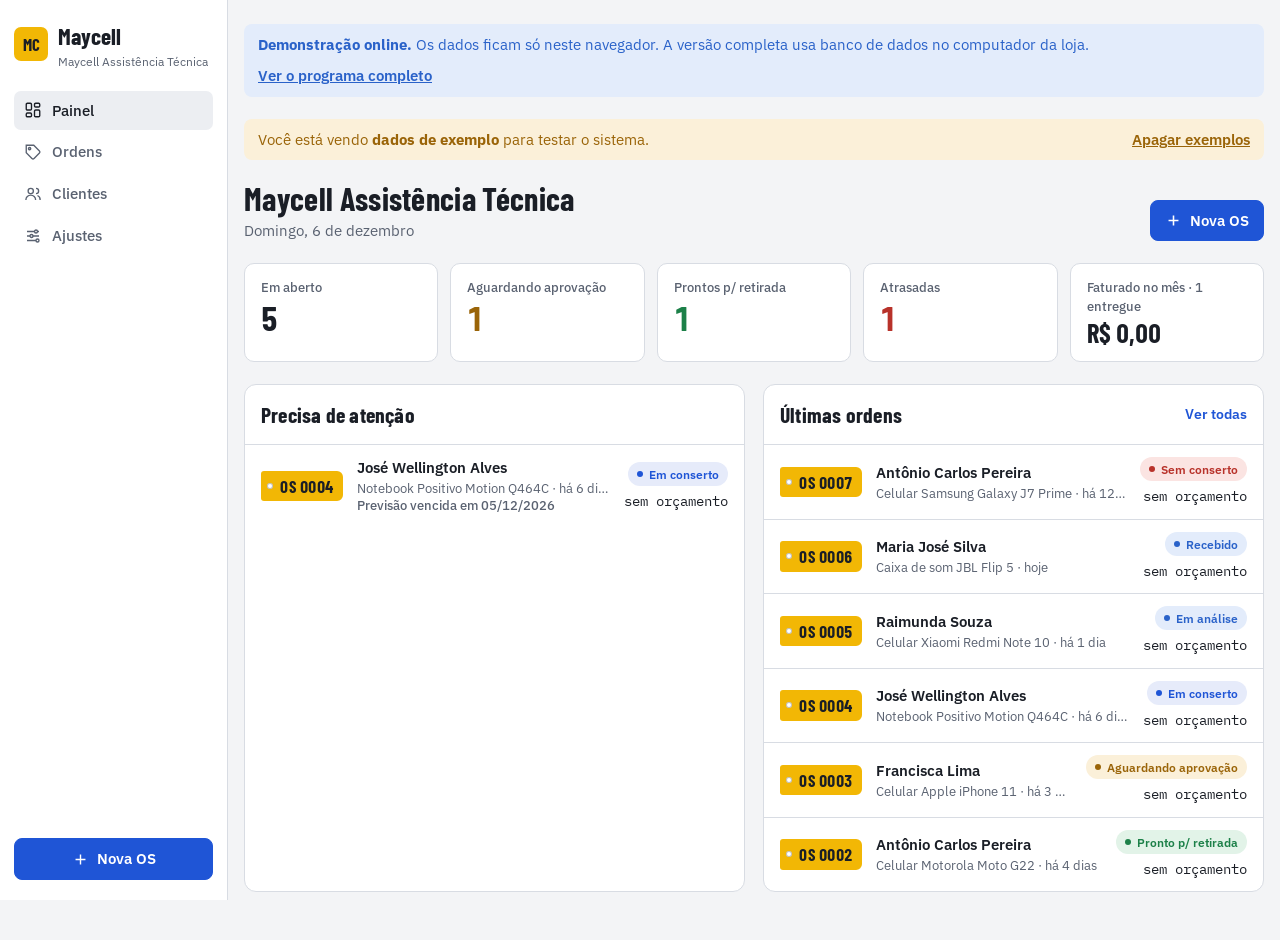
==== commit 0133ce2b: "Maycell: aponta para o repositório próprio (jefframalho/maycell) Co-Authored-By: Claude Opus 5.5 <no" ====
--- a/projetos/maycell/index.html
+++ b/projetos/maycell/index.html
@@ -358,7 +358,7 @@
 window.addEventListener('hashchange',route);
 
 const cliente=id=>db.clientes.find(c=>c.id===id)||{nome:'Cliente removido',tel:''};
-const banner=()=>`<div class="banner" style="background:var(--info-bg);color:var(--info)"><span><b>Demonstração online.</b> Os dados ficam só neste navegador. A versão completa usa banco de dados no computador da loja.</span><a href="maycell.zip">Baixar programa</a></div>`+(db.exemplo?`<div class="banner"><span>Você está vendo <b>dados de exemplo</b> para testar o sistema.</span><a href="#ajustes">Apagar exemplos</a></div>`:'');
+const banner=()=>`<div class="banner" style="background:var(--info-bg);color:var(--info)"><span><b>Demonstração online.</b> Os dados ficam só neste navegador. A versão completa usa banco de dados no computador da loja.</span><a href="https://github.com/jefframalho/maycell" target="_blank" rel="noopener">Ver o programa completo</a></div>`+(db.exemplo?`<div class="banner"><span>Você está vendo <b>dados de exemplo</b> para testar o sistema.</span><a href="#ajustes">Apagar exemplos</a></div>`:'');
 
 function linha(o,porque){
   const c=cliente(o.clienteId);
